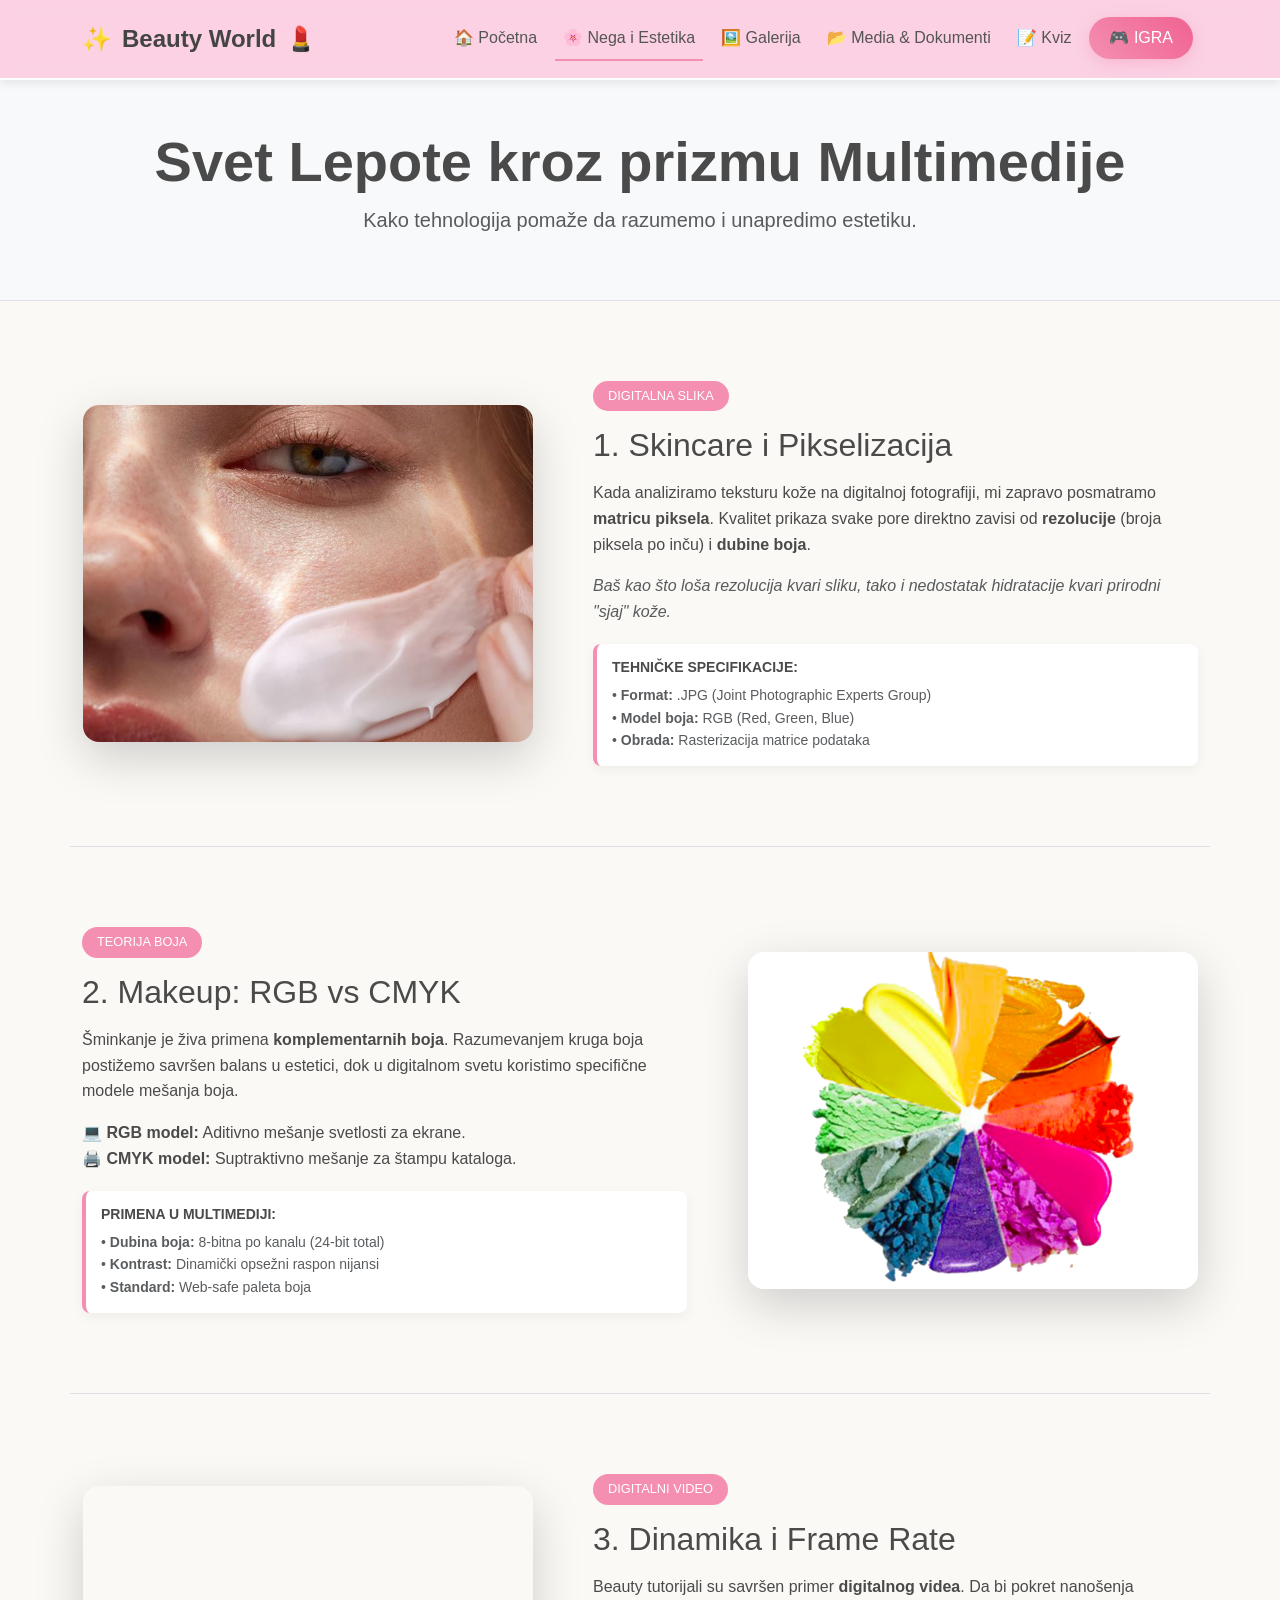
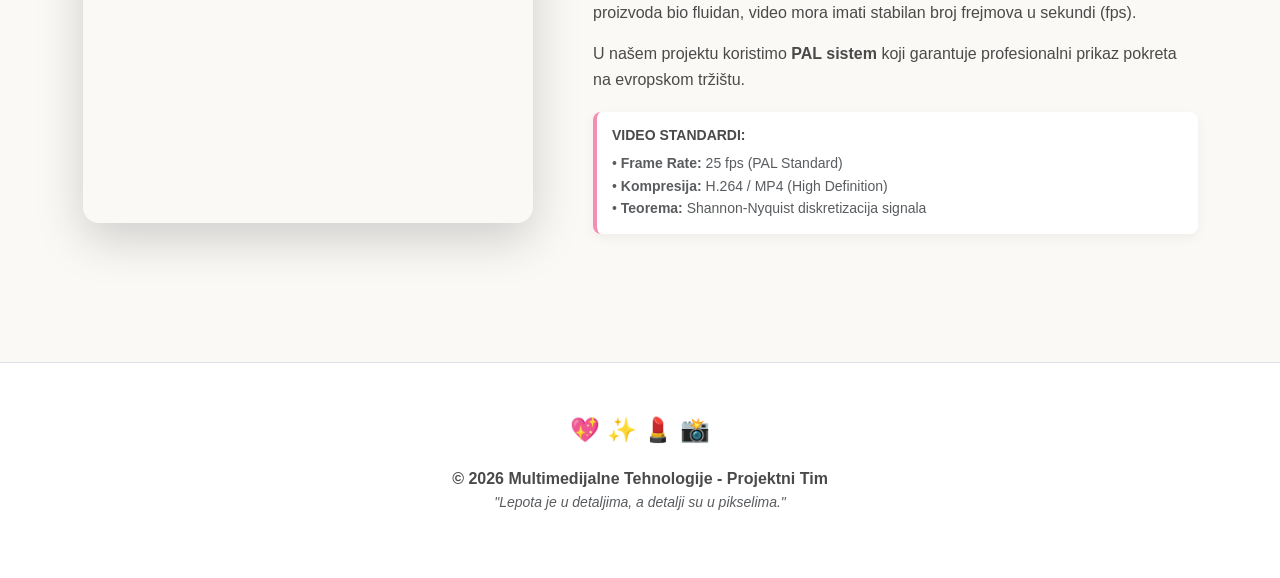
==== beauty.html @ 50181caf "Add files via upload" ====
<!doctype html>
<html lang="sr">
  <head>
    <meta charset="UTF-8" />
    <meta name="viewport" content="width=device-width, initial-scale=1.0" />
    <title>Beauty World | ✨ Nega i Estetika</title>
    <link
      href="https://cdn.jsdelivr.net/npm/bootstrap@5.3.0/dist/css/bootstrap.min.css"
      rel="stylesheet"
    />
    <link rel="icon" type="image/x-icon" href="SLIKE/favicon.png" />
    <link rel="stylesheet" href="CSS/style.css" />
    <style>
      .beauty-section {
        padding: 80px 0;
        transition: all 0.3s;
      }
      .beauty-section:hover {
        background-color: #fff9fb;
      }
      .img-hover {
        transition: transform 0.4s;
      }
      .img-hover:hover {
        transform: scale(1.05);
      }
      .badge-category {
        background-color: var(--tamno-roze);
        color: white;
        padding: 5px 15px;
        border-radius: 20px;
        font-size: 0.8rem;
        text-transform: uppercase;
        margin-bottom: 15px;
        display: inline-block;
      }
      .tech-box {
        background-color: #ffffff;
        border-left: 4px solid var(--tamno-roze);
        padding: 15px;
        border-radius: 8px;
        box-shadow: 0 4px 12px rgba(0, 0, 0, 0.05);
        margin-top: 20px;
      }
      .border-pink {
        border-color: var(--tamno-roze) !important;
      }
    </style>
  </head>
  <body>
    <nav class="navbar navbar-expand-lg custom-nav sticky-top">
      <div class="container">
        <a class="navbar-brand" href="index.html"
          ><span>✨</span> Beauty World <span>💄</span></a
        >
        <button
          class="navbar-toggler"
          type="button"
          data-bs-toggle="collapse"
          data-bs-target="#navbarNav"
        >
          <span class="navbar-toggler-icon"></span>
        </button>
        <div class="collapse navbar-collapse" id="navbarNav">
          <ul class="navbar-nav ms-auto">
            <li class="nav-item">
              <a class="nav-link" href="index.html">🏠 Početna</a>
            </li>
            <li class="nav-item">
              <a class="nav-link active" href="beauty.html"
                >🌸 Nega i Estetika</a
              >
            </li>
            <li class="nav-item">
              <a class="nav-link" href="galerija.html">🖼️ Galerija</a>
            </li>
            <li class="nav-item">
              <a class="nav-link" href="multimedija.html"
                >📂 Media & Dokumenti</a
              >
            </li>
            <li class="nav-item">
              <a class="nav-link" href="kviz.html">📝 Kviz</a>
            </li>
            <li class="nav-item">
              <a class="nav-link btn-igra" href="igra.html">🎮 IGRA</a>
            </li>
          </ul>
        </div>
      </div>
    </nav>

    <header class="bg-light py-5 text-center border-bottom">
      <div class="container">
        <h1 class="display-4 fw-bold">Svet Lepote kroz prizmu Multimedije</h1>
        <p class="lead text-muted">
          Kako tehnologija pomaže da razumemo i unapredimo estetiku.
        </p>
      </div>
    </header>

    <div class="container">
      <div class="row beauty-section align-items-center">
        <div class="col-md-5 text-center">
          <img
            src="SLIKE/skincare.jpg"
            class="img-fluid rounded-4 shadow-lg img-hover img-manja"
            alt="Skincare"
          />
        </div>
        <div class="col-md-7 ps-md-5">
          <span class="badge-category">Digitalna Slika</span>
          <h2 class="mb-3">1. Skincare i Pikselizacija</h2>
          <p>
            Kada analiziramo teksturu kože na digitalnoj fotografiji, mi zapravo
            posmatramo <strong>matricu piksela</strong>. Kvalitet prikaza svake
            pore direktno zavisi od <strong>rezolucije</strong> (broja piksela
            po inču) i <strong>dubine boja</strong>.
          </p>
          <p class="text-muted italic">
            Baš kao što loša rezolucija kvari sliku, tako i nedostatak
            hidratacije kvari prirodni "sjaj" kože.
          </p>

          <div class="tech-box">
            <h6 class="fw-bold text-uppercase small mb-2">
              Tehničke specifikacije:
            </h6>
            <ul class="list-unstyled mb-0 small text-muted">
              <li>
                • <strong>Format:</strong> .JPG (Joint Photographic Experts
                Group)
              </li>
              <li>• <strong>Model boja:</strong> RGB (Red, Green, Blue)</li>
              <li>• <strong>Obrada:</strong> Rasterizacija matrice podataka</li>
            </ul>
          </div>
        </div>
      </div>

      <div class="row beauty-section align-items-center border-top">
        <div class="col-md-5 order-md-2 text-center">
          <img
            src="SLIKE/makeup.jpg"
            class="img-fluid rounded-4 shadow-lg img-hover img-manja"
            alt="Makeup"
          />
        </div>
        <div class="col-md-7 order-md-1 pe-md-5">
          <span class="badge-category">Teorija Boja</span>
          <h2 class="mb-3">2. Makeup: RGB vs CMYK</h2>
          <p>
            Šminkanje je živa primena <strong>komplementarnih boja</strong>.
            Razumevanjem kruga boja postižemo savršen balans u estetici, dok u
            digitalnom svetu koristimo specifične modele mešanja boja.
          </p>
          <ul class="list-unstyled mb-3">
            <li>
              <strong>💻 RGB model:</strong> Aditivno mešanje svetlosti za
              ekrane.
            </li>
            <li>
              <strong>🖨️ CMYK model:</strong> Suptraktivno mešanje za štampu
              kataloga.
            </li>
          </ul>

          <div class="tech-box">
            <h6 class="fw-bold text-uppercase small mb-2">
              Primena u multimediji:
            </h6>
            <ul class="list-unstyled mb-0 small text-muted">
              <li>
                • <strong>Dubina boja:</strong> 8-bitna po kanalu (24-bit total)
              </li>
              <li>
                • <strong>Kontrast:</strong> Dinamički opsežni raspon nijansi
              </li>
              <li>• <strong>Standard:</strong> Web-safe paleta boja</li>
            </ul>
          </div>
        </div>
      </div>

      <div class="row beauty-section align-items-center border-top">
        <div class="col-md-5 text-center">
          <video
            autoplay
            loop
            muted
            playsinline
            class="img-fluid rounded-4 shadow-lg img-manja"
          >
            <source src="SLIKE/videobeauty.mp4" type="video/mp4" />
            Vaš pretraživač ne podržava video.
          </video>
        </div>
        <div class="col-md-7 ps-md-5">
          <span class="badge-category">Digitalni Video</span>
          <h2 class="mb-3">3. Dinamika i Frame Rate</h2>
          <p>
            Beauty tutorijali su savršen primer
            <strong>digitalnog videa</strong>. Da bi pokret nanošenja proizvoda
            bio fluidan, video mora imati stabilan broj frejmova u sekundi
            (fps).
          </p>
          <p>
            U našem projektu koristimo <strong>PAL sistem</strong> koji
            garantuje profesionalni prikaz pokreta na evropskom tržištu.
          </p>

          <div class="tech-box">
            <h6 class="fw-bold text-uppercase small mb-2">Video standardi:</h6>
            <ul class="list-unstyled mb-0 small text-muted">
              <li>• <strong>Frame Rate:</strong> 25 fps (PAL Standard)</li>
              <li>
                • <strong>Kompresija:</strong> H.264 / MP4 (High Definition)
              </li>
              <li>
                • <strong>Teorema:</strong> Shannon-Nyquist diskretizacija
                signala
              </li>
            </ul>
          </div>
        </div>
      </div>
    </div>

    <footer class="text-center py-5 mt-5 bg-white border-top">
      <div class="container">
        <div class="footer-emoji mb-3">💖 ✨ 💄 📸</div>
        <p class="mb-0 fw-bold">
          &copy; 2026 Multimedijalne Tehnologije - Projektni Tim
        </p>
        <p class="small text-muted italic">
          "Lepota je u detaljima, a detalji su u pikselima."
        </p>
      </div>
    </footer>

    <script src="https://cdn.jsdelivr.net/npm/bootstrap@5.3.0/dist/js/bootstrap.bundle.min.js"></script>
  </body>
</html>
---- CSS/style.css ----
:root {
  --bebi-roze: #fbcce1;
  --bebi-plava: #e0f2f1;
  --bez: #faf9f6;
  --tamno-roze: #f48fb1;
  --nežno-siva: #f1f1f1;
  --senka: rgba(0, 0, 0, 0.1);
}

body {
  background-color: var(--bez);
  font-family: "Segoe UI", Roboto, Helvetica, Arial, sans-serif;
  color: #4a4a4a;
  overflow-x: hidden;
  line-height: 1.6;
}

.custom-nav {
  background-color: rgba(251, 204, 225, 0.9) !important;
  backdrop-filter: blur(10px);
  border-bottom: 2px solid white;
  box-shadow: 0 2px 10px var(--senka);
  padding: 15px 0;
}

.navbar-brand {
  font-weight: 700;
  font-size: 1.5rem;
  color: #444 !important;
  display: flex;
  align-items: center;
  gap: 10px;
}

.nav-link {
  color: #555 !important;
  font-weight: 500;
  transition: all 0.3s ease;
  margin: 0 5px;
}

.nav-link:hover {
  color: var(--tamno-roze) !important;
  transform: translateY(-2px);
}

.nav-link.active {
  border-bottom: 2px solid var(--tamno-roze);
}

.btn-igra {
  background: linear-gradient(45deg, var(--tamno-roze), #f06292);
  border-radius: 25px;
  color: white !important;
  padding: 8px 20px !important;
  box-shadow: 0 4px 15px rgba(244, 143, 177, 0.4);
  transition: all 0.3s ease;
}

.btn-igra:hover {
  transform: scale(1.05);
  box-shadow: 0 6px 20px rgba(244, 143, 177, 0.6);
}

.hero-section {
  height: 75vh;
  background: linear-gradient(
    135deg,
    var(--bebi-roze) 0%,
    var(--bebi-plava) 100%
  );
  display: flex;
  align-items: center;
  justify-content: center;
  text-align: center;
  border-radius: 0 0 50% 50% / 10%;
}

.hero-content h1 {
  font-size: 3.5rem;
  font-weight: 800;
  color: #333;
  margin-bottom: 20px;
  animation: fadeInDown 1s ease;
}

.img-manja {
  width: 100%;
  max-width: 450px;
  aspect-ratio: 4 / 3;
  object-fit: cover;
  display: block;
  margin: 0 auto;
}

.italic {
  font-style: italic;
}

.custom-card {
  background: white;
  border: none;
  border-radius: 20px;
  box-shadow: 0 10px 30px var(--senka);
  transition: transform 0.3s ease;
  overflow: hidden;
}

.custom-card:hover {
  transform: translateY(-10px);
}

.btn-custom {
  background: linear-gradient(45deg, var(--tamno-roze), #f06292);
  color: white;
  border-radius: 30px;
  padding: 12px 35px;
  border: none;
  font-weight: 600;
  box-shadow: 0 4px 15px var(--senka);
  transition: all 0.3s ease;
}

.btn-custom:hover {
  transform: scale(1.05);
  background: linear-gradient(45deg, #f06292, var(--tamno-roze));
  color: white;
}

.game-stats {
  display: flex;
  justify-content: space-around;
  background: white;
  padding: 15px;
  border-radius: 15px;
  margin-bottom: 20px;
  box-shadow: 0 5px 15px var(--senka);
  font-size: 1.2rem;
  font-weight: bold;
}

.stat-item {
  color: var(--tamno-roze);
}

.memory-game {
  display: grid;
  grid-template-columns: repeat(4, 1fr);
  gap: 15px;
  max-width: 600px;
  margin: 0 auto;
}

footer {
  background-color: white;
  border-top: 1px solid var(--nežno-siva);
  padding: 40px 0;
  margin-top: 80px;
  text-align: center;
}

.footer-emoji {
  font-size: 1.5rem;
  margin-bottom: 10px;
}

@keyframes fadeInDown {
  from {
    opacity: 0;
    transform: translateY(-30px);
  }
  to {
    opacity: 1;
    transform: translateY(0);
  }
}

@media (max-width: 768px) {
  .hero-section {
    height: 50vh;
    border-radius: 0;
  }
  .hero-content h1 {
    font-size: 2.2rem;
  }
  .memory-game {
    grid-template-columns: repeat(3, 1fr);
  }
}
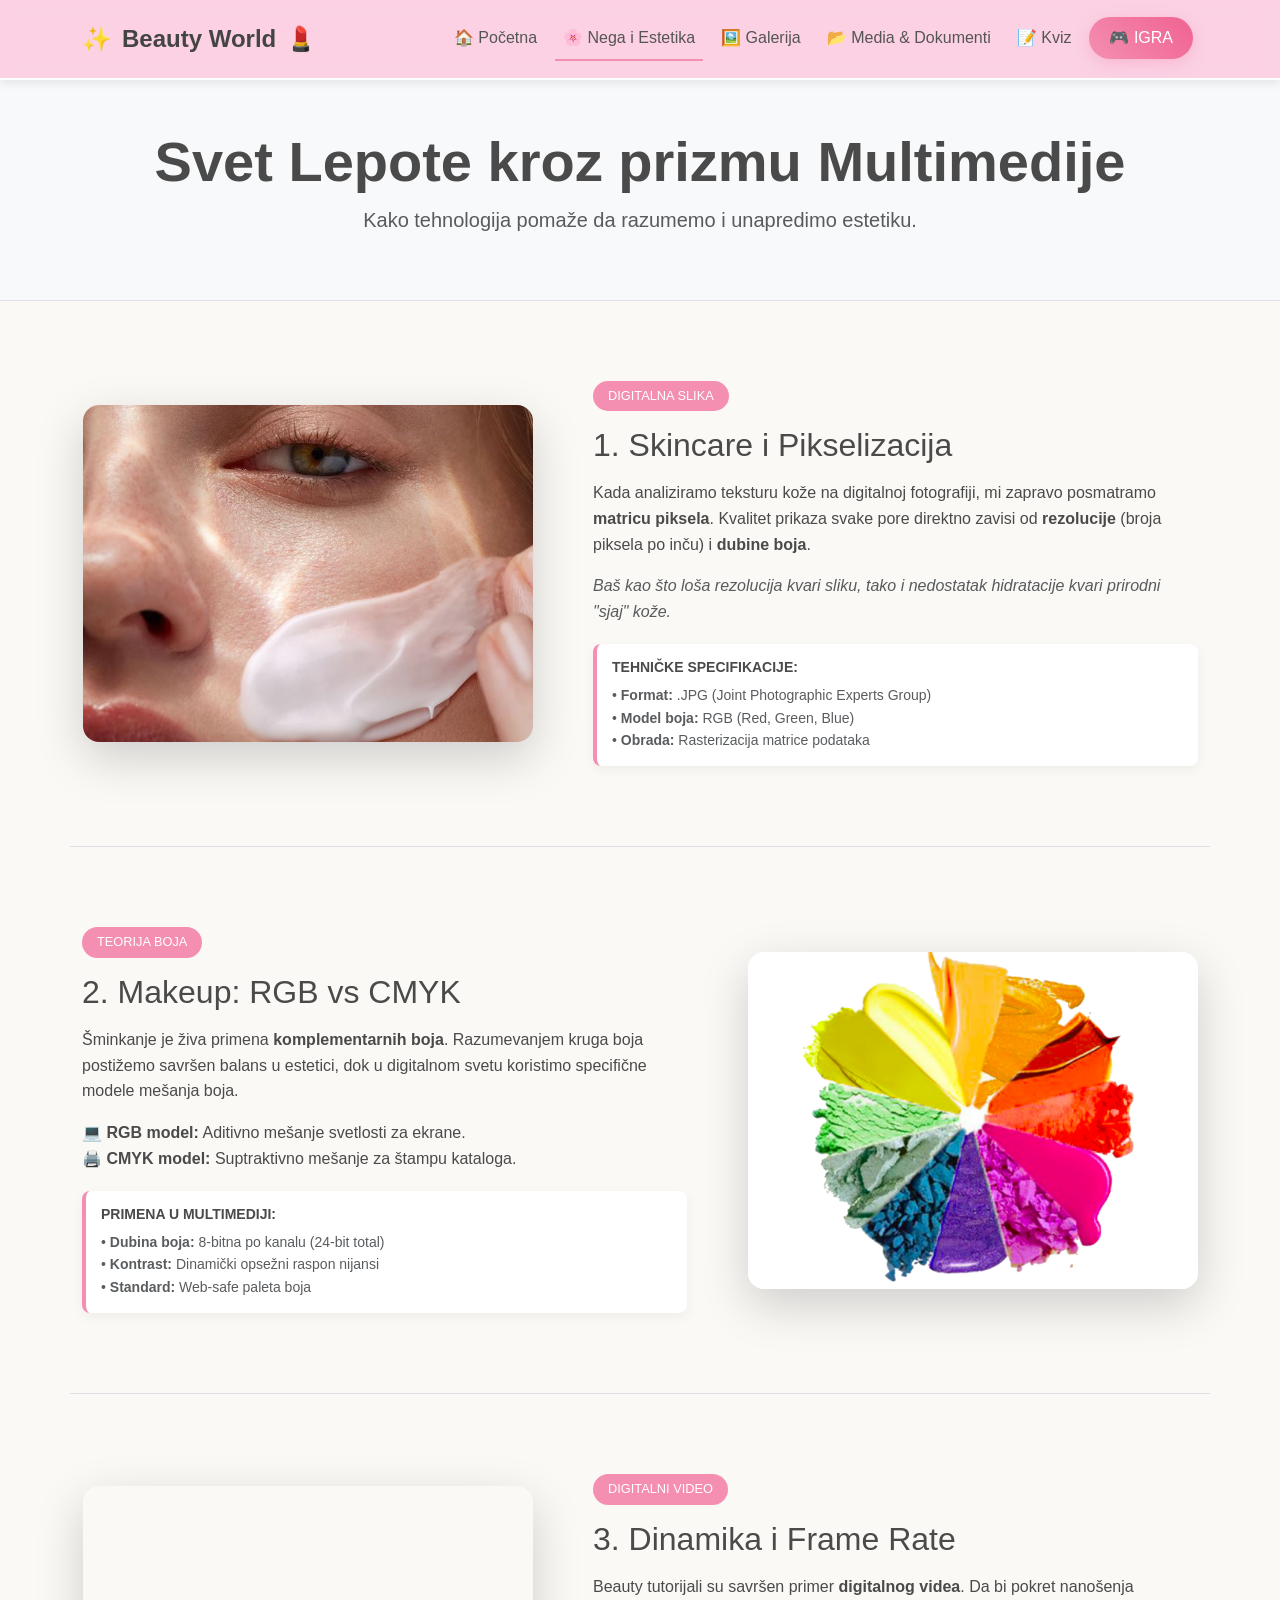
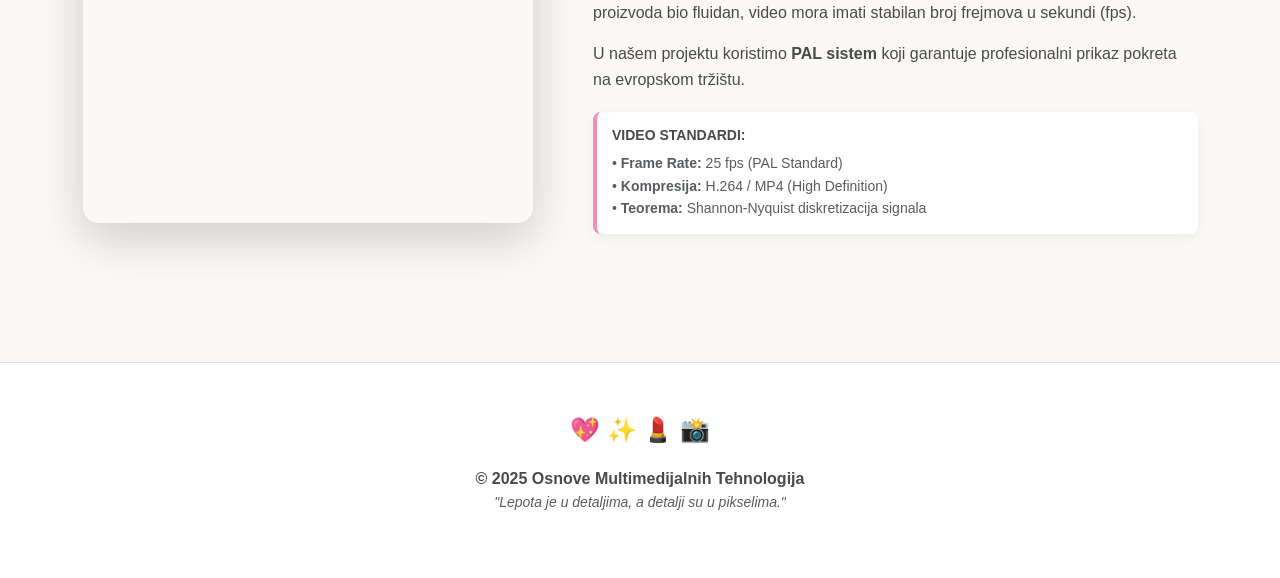
==== commit 4071b8a5: "Add files via upload" ====
--- a/beauty.html
+++ b/beauty.html
@@ -230,7 +230,7 @@
       <div class="container">
         <div class="footer-emoji mb-3">💖 ✨ 💄 📸</div>
         <p class="mb-0 fw-bold">
-          &copy; 2026 Multimedijalne Tehnologije - Projektni Tim
+          &copy; 2025 Osnove Multimedijalnih Tehnologija
         </p>
         <p class="small text-muted italic">
           "Lepota je u detaljima, a detalji su u pikselima."
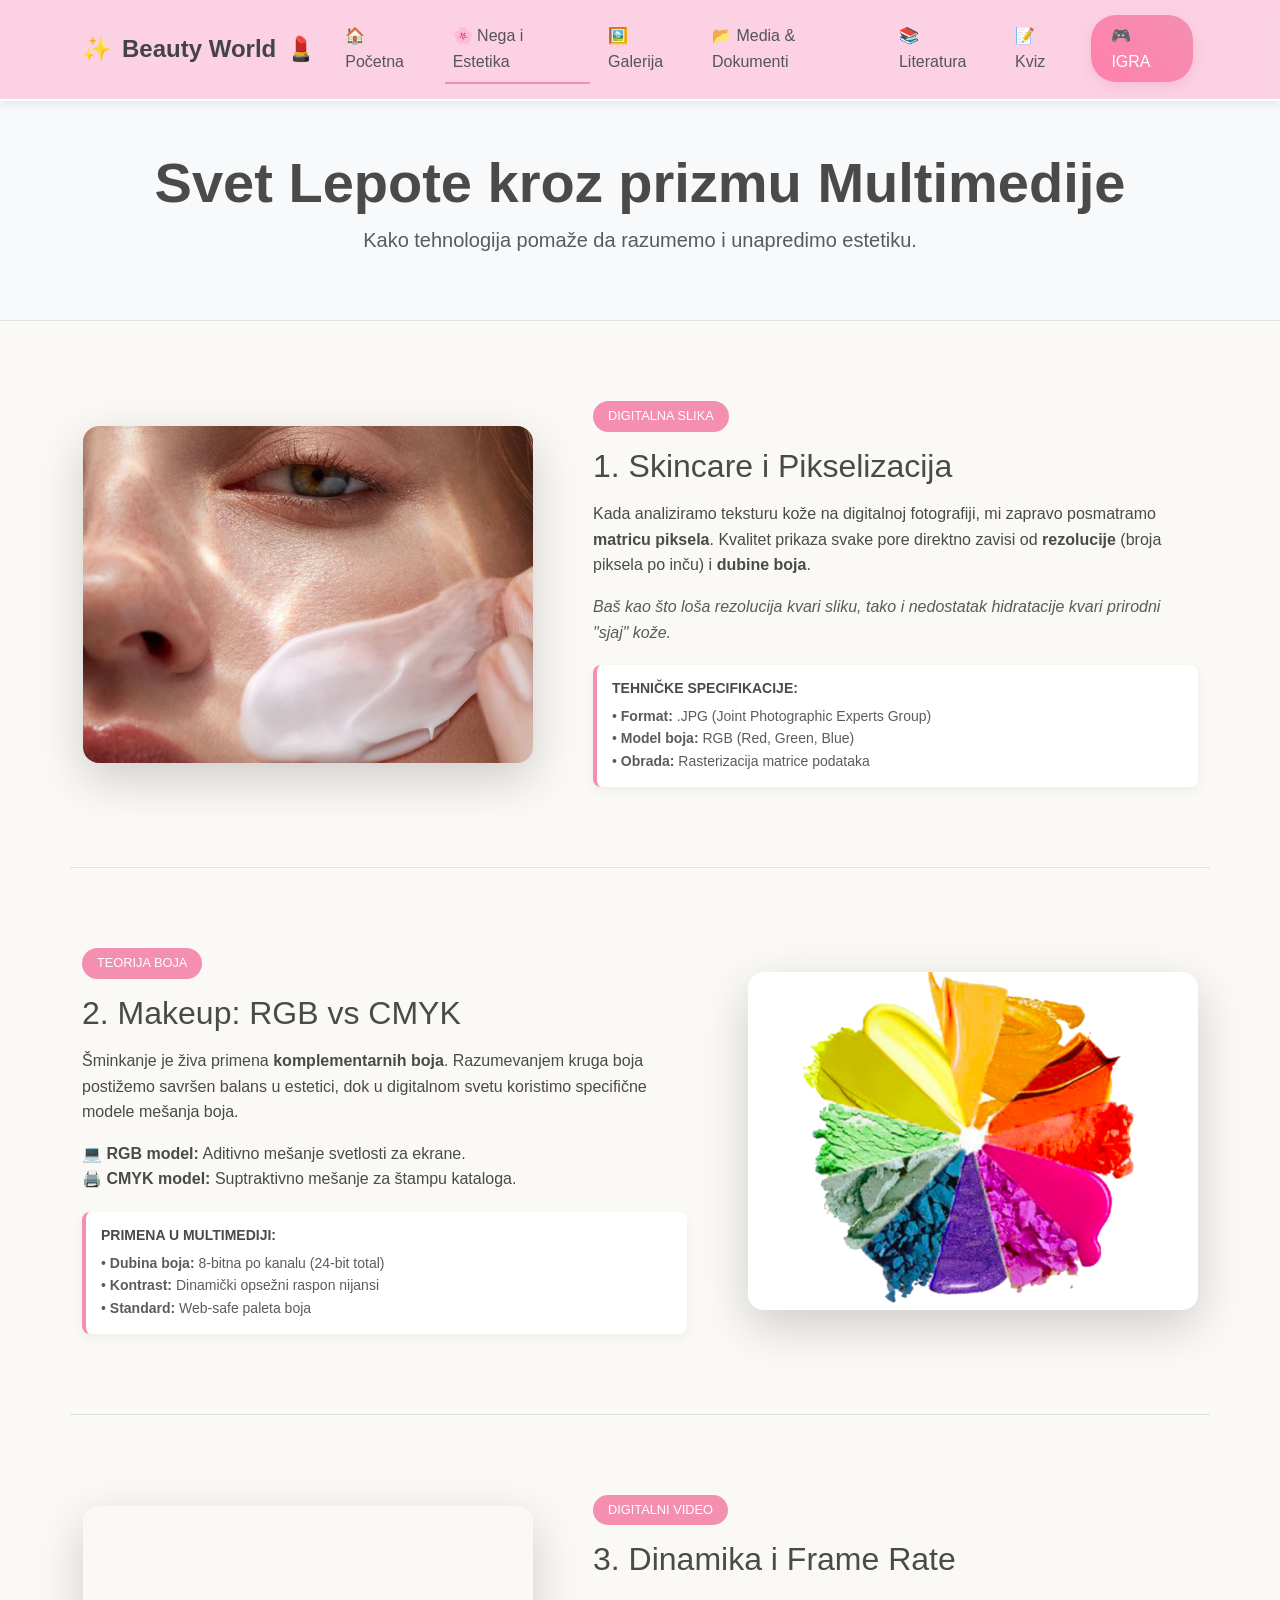
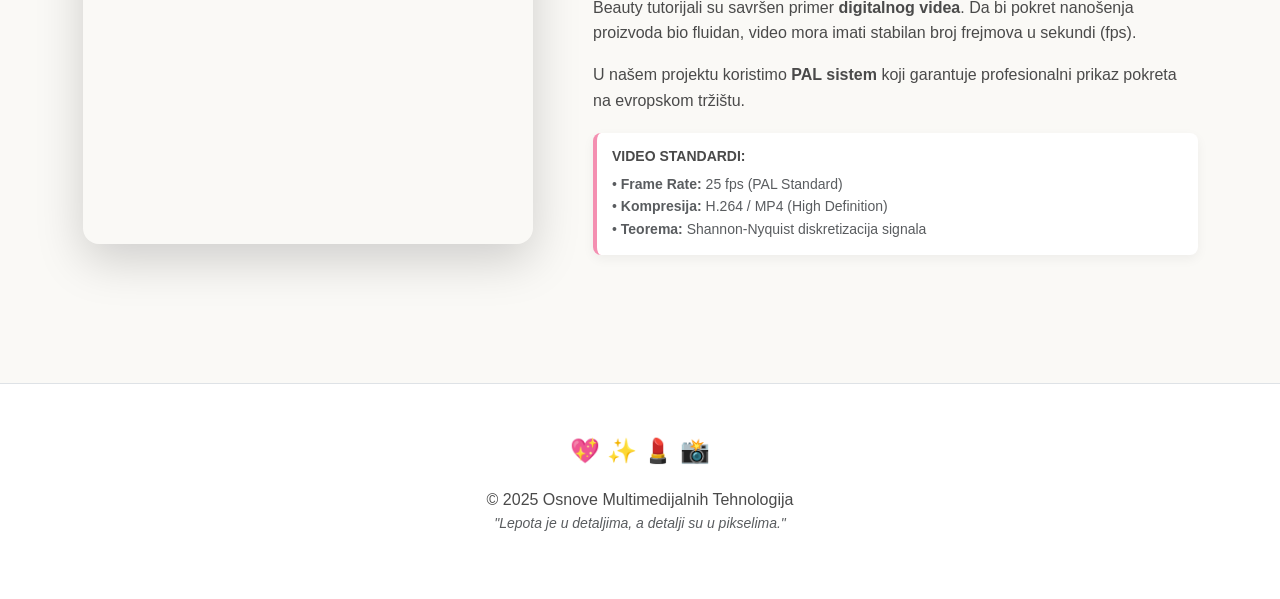
==== commit b39846fb: "Add files via upload" ====
--- a/beauty.html
+++ b/beauty.html
@@ -80,6 +80,9 @@
               >
             </li>
             <li class="nav-item">
+              <a class="nav-link" href="izvori.html">📚 Literatura</a>
+            </li>
+            <li class="nav-item">
               <a class="nav-link" href="kviz.html">📝 Kviz</a>
             </li>
             <li class="nav-item">
@@ -229,9 +232,7 @@
     <footer class="text-center py-5 mt-5 bg-white border-top">
       <div class="container">
         <div class="footer-emoji mb-3">💖 ✨ 💄 📸</div>
-        <p class="mb-0 fw-bold">
-          &copy; 2025 Osnove Multimedijalnih Tehnologija
-        </p>
+        <p class="mb-0">&copy; 2025 Osnove Multimedijalnih Tehnologija</p>
         <p class="small text-muted italic">
           "Lepota je u detaljima, a detalji su u pikselima."
         </p>
--- a/CSS/style.css
+++ b/CSS/style.css
@@ -48,18 +48,24 @@
   border-bottom: 2px solid var(--tamno-roze);
 }
 
-.btn-igra {
-  background: linear-gradient(45deg, var(--tamno-roze), #f06292);
+.navbar-nav .nav-item .btn-igra {
+  background: linear-gradient(45deg, #ff80ab, #f48fb1) !important;
   border-radius: 25px;
+  text-decoration: none;
   color: white !important;
   padding: 8px 20px !important;
-  box-shadow: 0 4px 15px rgba(244, 143, 177, 0.4);
+  margin-left: 10px;
+  box-shadow: 0 4px 12px rgba(244, 143, 177, 0.3);
   transition: all 0.3s ease;
+  border: none;
+  display: inline-block;
 }
 
-.btn-igra:hover {
-  transform: scale(1.05);
-  box-shadow: 0 6px 20px rgba(244, 143, 177, 0.6);
+.navbar-nav .nav-item .btn-igra:hover {
+  transform: translateY(-2px);
+  box-shadow: 0 6px 18px rgba(244, 143, 177, 0.5);
+  background: linear-gradient(45deg, #f48fb1, #ff80ab) !important;
+  color: white !important;
 }
 
 .hero-section {
